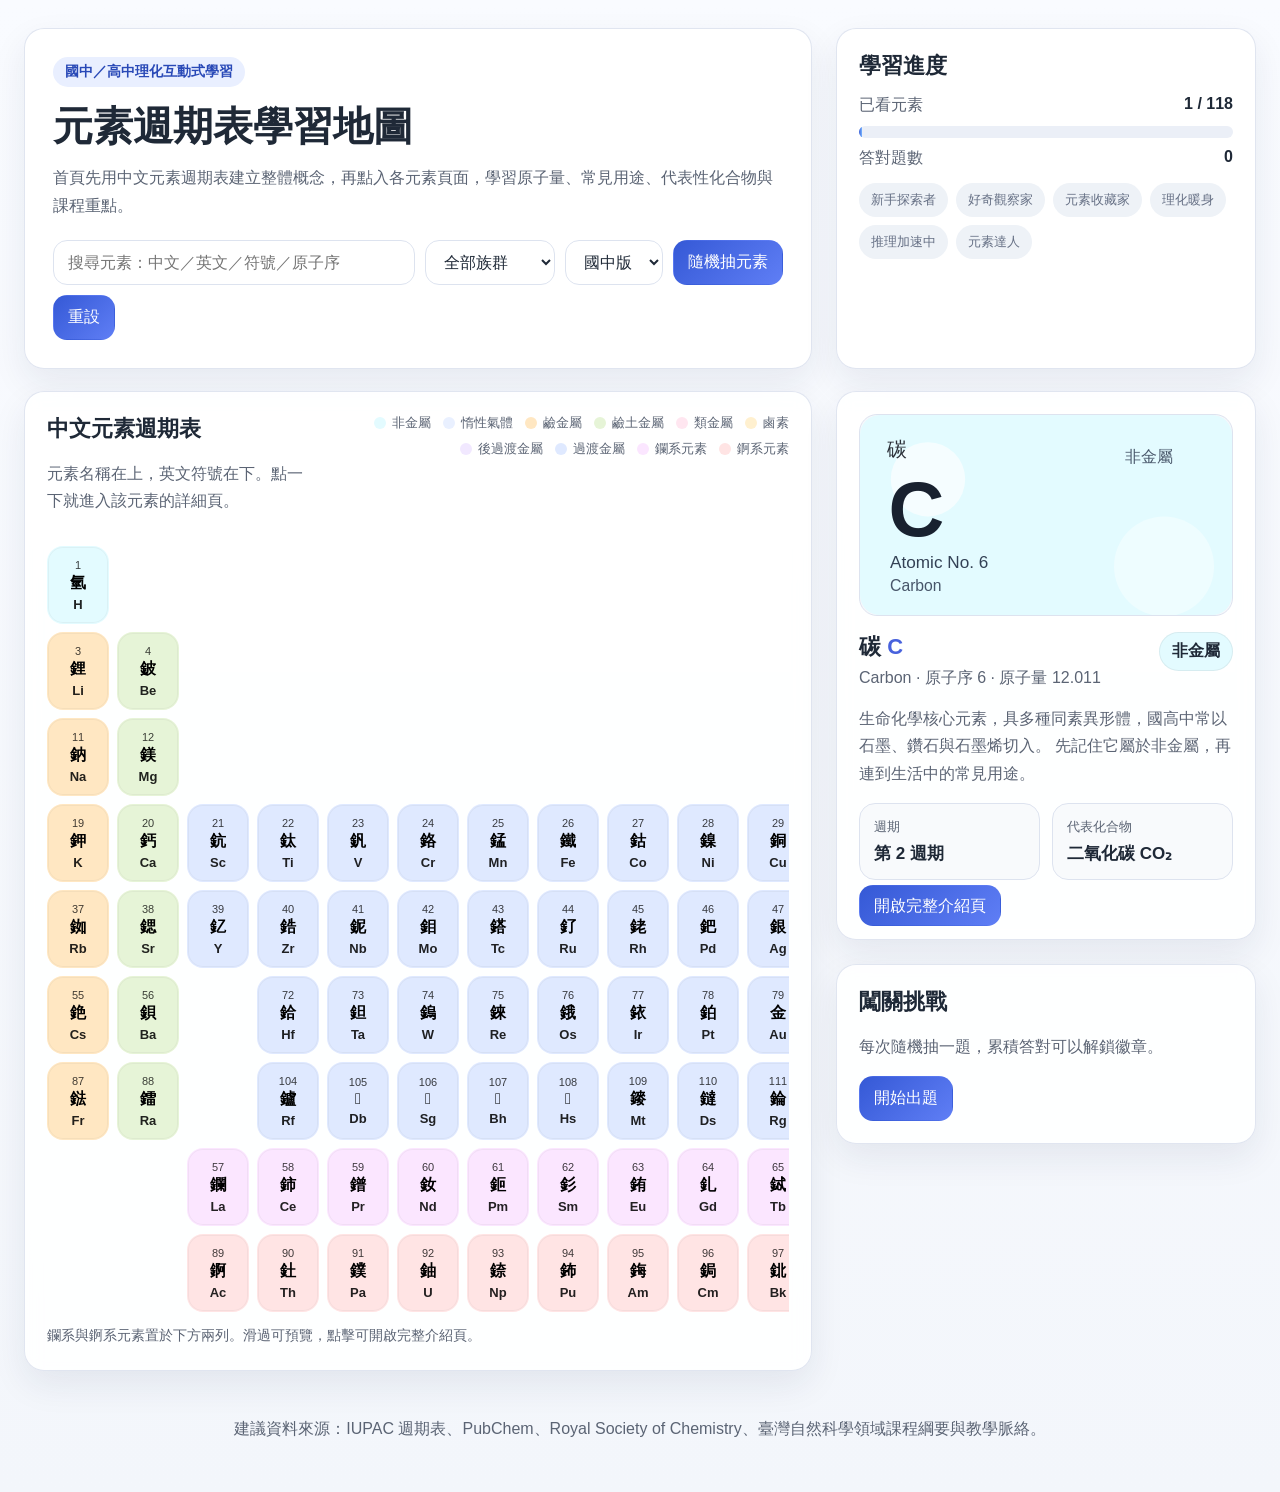
==== index.html @ 511ee98e "Add files via upload" ====
<!DOCTYPE html>
<html lang="zh-Hant">
<head>
  <meta charset="UTF-8">
  <meta name="viewport" content="width=device-width, initial-scale=1.0">
  <title>元素週期表互動式學習｜GitHub Pages</title>
  <link rel="stylesheet" href="style.css">
</head>
<body>
  <header class="hero">
    <div class="hero-copy">
      <div class="hero-kicker">國中／高中理化互動式學習</div>
      <h1>元素週期表學習地圖</h1>
      <p>首頁先用中文元素週期表建立整體概念，再點入各元素頁面，學習原子量、常見用途、代表性化合物與課程重點。</p>
      <div class="toolbar">
        <input id="searchInput" type="search" placeholder="搜尋元素：中文／英文／符號／原子序">
        <select id="familyFilter"><option value="all">全部族群</option></select>
        <select id="modeSwitch" aria-label="學習模式切換">
          <option value="junior">國中版</option>
          <option value="senior">高中版</option>
        </select>
        <button id="randomBtn">隨機抽元素</button>
        <button id="resetBtn">重設</button>
      </div>
    </div>
    <div class="dashboard-card">
      <h2>學習進度</h2>
      <div class="progress-stat"><span>已看元素</span><strong id="viewedCount">0 / 118</strong></div>
      <div class="progress-bar"><span id="viewBar"></span></div>
      <div class="progress-stat"><span>答對題數</span><strong id="quizScore">0</strong></div>
      <div class="badge-wrap" id="badgeWrap"></div>
    </div>
  </header>

  <main class="layout-home">
    <section class="table-panel card">
      <div class="section-head">
        <div>
          <h2>中文元素週期表</h2>
          <p>元素名稱在上，英文符號在下。點一下就進入該元素的詳細頁。</p>
        </div>
        <div class="legend" id="legend"></div>
      </div>
      <div class="mobile-hint">手機版會自動切換成卡片式瀏覽，較容易點選與閱讀。</div>
      <div class="table-wrap">
        <div class="table-grid" id="periodicTable"></div>
      </div>
      <div class="mobile-list" id="mobileElementList"></div>
      <div class="series-note">鑭系與錒系元素置於下方兩列。滑過可預覽，點擊可開啟完整介紹頁。</div>
    </section>

    <aside class="side-panel">
      <section class="card preview-card" id="previewCard">
        <div class="placeholder">
          <div class="placeholder-icon">🧪</div>
          <h2>先選一個元素吧</h2>
          <p>例如：氫、碳、氧、鈉、矽、鐵、銅。</p>
        </div>
      </section>

      <section class="card quiz-card">
        <h2>闖關挑戰</h2>
        <p>每次隨機抽一題，累積答對可以解鎖徽章。</p>
        <button id="quizBtn">開始出題</button>
        <div id="quizArea"></div>
      </section>
    </aside>
  </main>

  <footer class="footer">
    <p>建議資料來源：IUPAC 週期表、PubChem、Royal Society of Chemistry、臺灣自然科學領域課程綱要與教學脈絡。</p>
  </footer>

  <script src="data.js"></script>
  <script src="script.js"></script>
</body>
</html>
---- style.css ----
:root {
  --bg: #f6f8fc;
  --surface: #ffffff;
  --text: #1f2937;
  --muted: #5b6474;
  --line: #dde3ef;
  --shadow: 0 14px 35px rgba(27, 39, 71, 0.08);
  --radius: 20px;
}
* { box-sizing: border-box; }
body {
  margin: 0;
  font-family: "Noto Sans TC", "PingFang TC", "Microsoft JhengHei", sans-serif;
  color: var(--text);
  background: linear-gradient(180deg, #f9fbff 0%, #f3f6fb 100%);
}
a { color: inherit; text-decoration: none; }
button, input, select { font: inherit; }
button { cursor: pointer; }
.hero, .detail-topbar, .detail-page { max-width: 1500px; margin: 0 auto; }
.hero {
  display: grid;
  grid-template-columns: minmax(0, 1.6fr) minmax(280px, 420px);
  gap: 24px;
  padding: 28px 24px 10px;
}
.hero-copy, .dashboard-card, .card {
  background: rgba(255,255,255,0.9);
  backdrop-filter: blur(8px);
  border: 1px solid rgba(221,227,239,0.9);
  border-radius: var(--radius);
  box-shadow: var(--shadow);
}
.hero-copy { padding: 28px; }
.hero-kicker {
  display: inline-block; padding: 6px 12px; border-radius: 999px; background: #e9efff; color: #2949b7; font-weight: 700; font-size: 14px;
}
h1 { margin: 12px 0 10px; font-size: 40px; }
.hero p { margin: 0; color: var(--muted); line-height: 1.75; }
.toolbar {
  margin-top: 20px; display: flex; flex-wrap: wrap; gap: 10px;
}
.toolbar input, .toolbar select, .toolbar button, .mode-btn, .nav-btn, .detail-link, .back-link, #quizBtn {
  border-radius: 14px; border: 1px solid var(--line); background: #fff; color: var(--text); padding: 11px 14px;
}
.toolbar input { min-width: 260px; flex: 1 1 320px; }
.toolbar button, #quizBtn, .detail-link, .nav-btn, .mode-btn.active, .back-link {
  background: linear-gradient(135deg, #3559d6, #5f7ef5);
  color: #fff; border-color: transparent;
}
.dashboard-card { padding: 22px; }
.dashboard-card h2, .card h2 { margin: 0 0 14px; font-size: 22px; }
.progress-stat { display: flex; justify-content: space-between; margin: 10px 0; color: var(--muted); }
.progress-stat strong { color: var(--text); }
.progress-bar { height: 12px; background: #ebeff7; border-radius: 999px; overflow: hidden; }
.progress-bar span { display: block; height: 100%; width: 0; background: linear-gradient(90deg, #3559d6, #7ab7ff); }
.badge-wrap { display: flex; flex-wrap: wrap; gap: 8px; margin-top: 14px; }
.badge { padding: 8px 12px; font-size: 13px; border-radius: 999px; background: #eef2f7; color: #667085; }
.badge.on { background: #dff4e3; color: #1b6f3e; font-weight: 700; }

.layout-home {
  max-width: 1500px; margin: 0 auto; padding: 12px 24px 24px; display: grid; grid-template-columns: minmax(0, 1.7fr) minmax(300px, 420px); gap: 24px;
}
.card { padding: 22px; }
.section-head { display: flex; justify-content: space-between; gap: 16px; align-items: flex-start; }
.section-head p, .series-note, .quiz-card p, .preview-text { color: var(--muted); line-height: 1.7; }
.legend { display: flex; flex-wrap: wrap; gap: 8px 12px; justify-content: flex-end; }
.legend-item { display: inline-flex; align-items: center; gap: 6px; font-size: 13px; color: var(--muted); }
.legend-color { width: 12px; height: 12px; border-radius: 999px; display: inline-block; }
.table-wrap { margin-top: 16px; overflow: auto; }
.table-grid {
  display: grid; grid-template-columns: repeat(18, minmax(62px, 1fr)); gap: 8px; min-width: 1200px;
}
.element, .empty-cell {
  min-height: 78px; border-radius: 16px; border: 1px solid transparent;
}
.element {
  padding: 8px 6px; text-align: center; transition: transform .18s ease, box-shadow .18s ease, opacity .18s ease; box-shadow: inset 0 0 0 1px rgba(0,0,0,0.04);
}
.element:hover { transform: translateY(-3px); box-shadow: 0 12px 22px rgba(30, 41, 59, 0.12); }
.element.hidden { opacity: 0.2; }
.element .number { font-size: 11px; opacity: 0.75; }
.element .name { font-size: 16px; font-weight: 800; margin-top: 2px; }
.element .symbol { font-size: 13px; margin-top: 3px; font-weight: 600; opacity: 0.86; }
.empty-cell { background: transparent; }
.series-note { margin-top: 12px; font-size: 14px; }
.side-panel { display: grid; gap: 24px; align-content: start; }
.placeholder { min-height: 250px; display: grid; place-items: center; text-align: center; color: var(--muted); }
.placeholder-icon { font-size: 46px; }
.preview-media img, .detail-media img { width: 100%; display: block; border-radius: 18px; border: 1px solid var(--line); background: #f6f7fb; }
.preview-head, .detail-title-row { display: flex; justify-content: space-between; gap: 14px; align-items: flex-start; margin-top: 16px; }
.preview-head h2, .detail-title-row h1 { margin: 0; }
.preview-head h2 span, .detail-title-row h1 span { color: #4862dd; }
.preview-head p, .detail-title-row p { color: var(--muted); margin: 6px 0 0; }
.mini-stats { display: grid; grid-template-columns: 1fr 1fr; gap: 12px; margin: 16px 0; }
.mini-stats div, .stat-card { border-radius: 16px; padding: 14px; background: #f8fafc; border: 1px solid var(--line); }
.mini-stats span, .stat-card span { display: block; font-size: 13px; color: var(--muted); }
.mini-stats strong, .stat-card strong { display: block; margin-top: 6px; font-size: 17px; }
.chip { display: inline-flex; align-items: center; border-radius: 999px; padding: 8px 12px; font-weight: 700; border: 1px solid rgba(0,0,0,0.06); }
.quiz-box { margin-top: 14px; padding: 16px; background: #f8fbff; border-radius: 18px; border: 1px solid var(--line); }
.quiz-options { display: grid; gap: 10px; margin-top: 12px; }
.quiz-options button { padding: 12px 14px; border-radius: 14px; border: 1px solid var(--line); background: #fff; text-align: left; }
.quiz-result { margin-top: 12px; font-weight: 700; }
.quiz-result.ok { color: #137a3d; }
.quiz-result.bad { color: #b42318; }
.footer { text-align: center; color: var(--muted); padding: 8px 24px 36px; }

.detail-page-body { min-height: 100vh; }
.detail-topbar { padding: 24px 24px 12px; display: flex; justify-content: space-between; gap: 18px; align-items: center; }
.mode-toggle { display: flex; gap: 10px; }
.mode-btn { color: var(--text); background: #fff; }
.detail-page { padding: 0 24px 28px; }
.detail-hero { display: grid; grid-template-columns: minmax(0, 1.15fr) minmax(300px, 1fr); gap: 24px; }
.detail-main { display: flex; flex-direction: column; justify-content: center; }
.stats-grid { display: grid; grid-template-columns: repeat(2, minmax(0, 1fr)); gap: 14px; margin-top: 18px; }
.detail-grid { display: grid; grid-template-columns: repeat(2, minmax(0, 1fr)); gap: 24px; margin-top: 24px; }
.compound-list { padding-left: 20px; line-height: 1.9; color: var(--muted); }
.nav-card { margin-top: 24px; }
.nav-buttons { display: flex; gap: 12px; flex-wrap: wrap; }

.alkali { background: #ffe7c2; }
.alkaline { background: #e6f4d7; }
.transition { background: #dfe9ff; }
.post { background: #f1e8ff; }
.metalloid { background: #ffe6f0; }
.nonmetal { background: #e3fbff; }
.halogen { background: #fff0cf; }
.noble { background: #e9f0ff; }
.lanthanide { background: #fbe6ff; }
.actinide { background: #ffe4e4; }
.other { background: #ececec; }

@media (max-width: 1180px) {
  .hero, .layout-home, .detail-hero, .detail-grid { grid-template-columns: 1fr; }
}
@media (max-width: 760px) {
  h1 { font-size: 32px; }
  .hero, .layout-home, .detail-topbar, .detail-page { padding-left: 14px; padding-right: 14px; }
  .section-head, .detail-title-row, .detail-topbar { flex-direction: column; }
  .stats-grid, .detail-grid, .mini-stats { grid-template-columns: 1fr; }
  .toolbar { flex-direction: column; }
  .toolbar input { min-width: 0; }
}

.mobile-hint { display:none; margin-top: 10px; color: var(--muted); font-size: 14px; }
.mobile-list { display:none; margin-top: 16px; }
.mobile-grid { display:grid; grid-template-columns: repeat(2, minmax(0,1fr)); gap: 12px; }
.mobile-element {
  border-radius: 18px; padding: 14px; border: 1px solid rgba(0,0,0,0.06);
  box-shadow: inset 0 0 0 1px rgba(255,255,255,0.25);
}
.mobile-element-top { display:flex; justify-content: space-between; gap: 10px; align-items: flex-start; }
.mobile-symbol { font-size: 24px; font-weight: 800; line-height: 1; }
.mobile-name { font-size: 16px; font-weight: 800; margin-top: 6px; }
.mobile-en { font-size: 13px; color: var(--muted); margin-top: 4px; }
.mobile-meta { margin-top: 10px; font-size: 13px; color: #334155; line-height: 1.6; }
.mobile-card-actions { margin-top: 12px; display:flex; gap:8px; flex-wrap:wrap; }
.mobile-card-actions a, .mobile-card-actions button {
  padding: 9px 12px; border-radius: 12px; border: 1px solid var(--line); background:#fff; color: var(--text);
}
.mobile-card-actions a { background: linear-gradient(135deg, #3559d6, #5f7ef5); color:#fff; border-color: transparent; }
.table-panel.compact-mode .table-wrap { display:none; }
.table-panel.compact-mode .mobile-list, .table-panel.compact-mode .mobile-hint { display:block; }
@media (max-width: 760px) {
  body { font-size: 15px; }
  .hero-copy, .dashboard-card, .card { border-radius: 18px; }
  .hero-copy { padding: 20px; }
  h1 { font-size: 28px; line-height: 1.2; }
  .dashboard-card h2, .card h2 { font-size: 20px; }
  .toolbar input, .toolbar select, .toolbar button, #quizBtn { width: 100%; }
  .toolbar { gap: 8px; }
  .card { padding: 18px; }
  .preview-head { flex-direction: column; }
  .preview-media img, .detail-media img { border-radius: 14px; }
  .mobile-grid { grid-template-columns: 1fr; }
  .chip { font-size: 13px; }
  .detail-topbar { align-items: stretch; }
  .mode-toggle { width: 100%; }
  .mode-btn { flex: 1; }
  .nav-buttons { display:grid; grid-template-columns: 1fr; }
  .nav-btn, .back-link { text-align:center; }
}
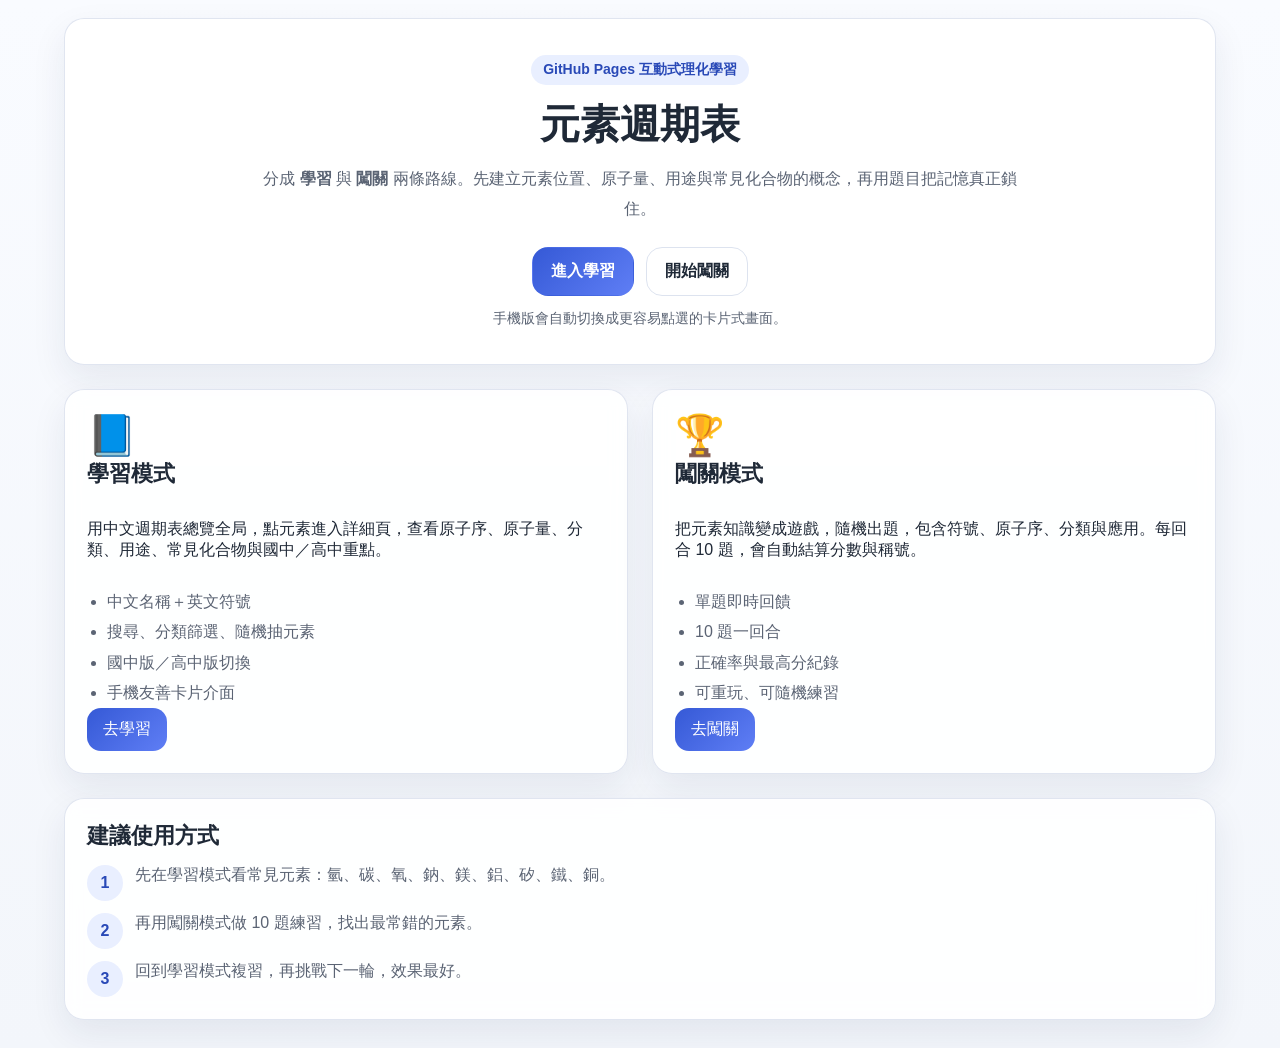
==== commit 75bac7d1: "Add files via upload" ====
--- a/index.html
+++ b/index.html
@@ -3,75 +3,59 @@
 <head>
   <meta charset="UTF-8">
   <meta name="viewport" content="width=device-width, initial-scale=1.0">
-  <title>元素週期表互動式學習｜GitHub Pages</title>
+  <title>元素週期表互動式學習</title>
   <link rel="stylesheet" href="style.css">
 </head>
-<body>
-  <header class="hero">
-    <div class="hero-copy">
-      <div class="hero-kicker">國中／高中理化互動式學習</div>
-      <h1>元素週期表學習地圖</h1>
-      <p>首頁先用中文元素週期表建立整體概念，再點入各元素頁面，學習原子量、常見用途、代表性化合物與課程重點。</p>
-      <div class="toolbar">
-        <input id="searchInput" type="search" placeholder="搜尋元素：中文／英文／符號／原子序">
-        <select id="familyFilter"><option value="all">全部族群</option></select>
-        <select id="modeSwitch" aria-label="學習模式切換">
-          <option value="junior">國中版</option>
-          <option value="senior">高中版</option>
-        </select>
-        <button id="randomBtn">隨機抽元素</button>
-        <button id="resetBtn">重設</button>
+<body class="landing-body">
+  <main class="landing-shell">
+    <section class="landing-hero card">
+      <div class="hero-kicker">GitHub Pages 互動式理化學習</div>
+      <h1>元素週期表</h1>
+      <p class="landing-lead">分成 <strong>學習</strong> 與 <strong>闖關</strong> 兩條路線。先建立元素位置、原子量、用途與常見化合物的概念，再用題目把記憶真正鎖住。</p>
+      <div class="landing-actions">
+        <a class="landing-main-btn" href="study.html">進入學習</a>
+        <a class="landing-sub-btn" href="challenge.html">開始闖關</a>
       </div>
-    </div>
-    <div class="dashboard-card">
-      <h2>學習進度</h2>
-      <div class="progress-stat"><span>已看元素</span><strong id="viewedCount">0 / 118</strong></div>
-      <div class="progress-bar"><span id="viewBar"></span></div>
-      <div class="progress-stat"><span>答對題數</span><strong id="quizScore">0</strong></div>
-      <div class="badge-wrap" id="badgeWrap"></div>
-    </div>
-  </header>
-
-  <main class="layout-home">
-    <section class="table-panel card">
-      <div class="section-head">
-        <div>
-          <h2>中文元素週期表</h2>
-          <p>元素名稱在上，英文符號在下。點一下就進入該元素的詳細頁。</p>
-        </div>
-        <div class="legend" id="legend"></div>
-      </div>
-      <div class="mobile-hint">手機版會自動切換成卡片式瀏覽，較容易點選與閱讀。</div>
-      <div class="table-wrap">
-        <div class="table-grid" id="periodicTable"></div>
-      </div>
-      <div class="mobile-list" id="mobileElementList"></div>
-      <div class="series-note">鑭系與錒系元素置於下方兩列。滑過可預覽，點擊可開啟完整介紹頁。</div>
+      <div class="landing-note">手機版會自動切換成更容易點選的卡片式畫面。</div>
     </section>
 
-    <aside class="side-panel">
-      <section class="card preview-card" id="previewCard">
-        <div class="placeholder">
-          <div class="placeholder-icon">🧪</div>
-          <h2>先選一個元素吧</h2>
-          <p>例如：氫、碳、氧、鈉、矽、鐵、銅。</p>
-        </div>
-      </section>
+    <section class="landing-grid">
+      <article class="mode-card card">
+        <div class="mode-icon">📘</div>
+        <h2>學習模式</h2>
+        <p>用中文週期表總覽全局，點元素進入詳細頁，查看原子序、原子量、分類、用途、常見化合物與國中／高中重點。</p>
+        <ul class="feature-list">
+          <li>中文名稱＋英文符號</li>
+          <li>搜尋、分類篩選、隨機抽元素</li>
+          <li>國中版／高中版切換</li>
+          <li>手機友善卡片介面</li>
+        </ul>
+        <a class="mode-link" href="study.html">去學習</a>
+      </article>
 
-      <section class="card quiz-card">
-        <h2>闖關挑戰</h2>
-        <p>每次隨機抽一題，累積答對可以解鎖徽章。</p>
-        <button id="quizBtn">開始出題</button>
-        <div id="quizArea"></div>
-      </section>
-    </aside>
+      <article class="mode-card card">
+        <div class="mode-icon">🏆</div>
+        <h2>闖關模式</h2>
+        <p>把元素知識變成遊戲，隨機出題，包含符號、原子序、分類與應用。每回合 10 題，會自動結算分數與稱號。</p>
+        <ul class="feature-list">
+          <li>單題即時回饋</li>
+          <li>10 題一回合</li>
+          <li>正確率與最高分紀錄</li>
+          <li>可重玩、可隨機練習</li>
+        </ul>
+        <a class="mode-link" href="challenge.html">去闖關</a>
+      </article>
+    </section>
+
+    <section class="landing-footer card">
+      <h2>建議使用方式</h2>
+      <div class="landing-steps">
+        <div><strong>1</strong><span>先在學習模式看常見元素：氫、碳、氧、鈉、鎂、鋁、矽、鐵、銅。</span></div>
+        <div><strong>2</strong><span>再用闖關模式做 10 題練習，找出最常錯的元素。</span></div>
+        <div><strong>3</strong><span>回到學習模式複習，再挑戰下一輪，效果最好。</span></div>
+      </div>
+    </section>
   </main>
-
-  <footer class="footer">
-    <p>建議資料來源：IUPAC 週期表、PubChem、Royal Society of Chemistry、臺灣自然科學領域課程綱要與教學脈絡。</p>
-  </footer>
-
   <script src="data.js"></script>
-  <script src="script.js"></script>
 </body>
 </html>
--- a/style.css
+++ b/style.css
@@ -181,3 +181,63 @@
   .nav-buttons { display:grid; grid-template-columns: 1fr; }
   .nav-btn, .back-link { text-align:center; }
 }
+
+
+/* dual-mode additions */
+.app-nav{
+  max-width: 1500px; margin: 0 auto; padding: 14px 24px 0; display:flex; gap:10px; flex-wrap:wrap;
+}
+.nav-pill{
+  border-radius: 999px; padding: 10px 16px; border:1px solid var(--line); background: rgba(255,255,255,0.88); color: var(--text);
+  box-shadow: var(--shadow);
+}
+.nav-pill.active{ background: linear-gradient(135deg, #3559d6, #5f7ef5); color:#fff; border-color:transparent; }
+
+.landing-shell, .challenge-shell{ max-width: 1200px; margin: 0 auto; padding: 18px 24px 28px; }
+.landing-hero{ text-align:center; padding: 36px 26px; }
+.landing-lead{ max-width: 760px; margin: 12px auto 0; line-height: 1.9; color: var(--muted); }
+.landing-actions{ margin-top: 22px; display:flex; justify-content:center; gap:12px; flex-wrap:wrap; }
+.landing-main-btn, .landing-sub-btn, .soft-btn{
+  border:1px solid transparent; border-radius: 16px; padding: 13px 18px; font-weight:700;
+}
+.landing-main-btn{ background: linear-gradient(135deg, #3559d6, #5f7ef5); color:#fff; }
+.landing-sub-btn{ background:#fff; border-color: var(--line); color: var(--text); }
+.soft-btn{ background:#f7f9fc; border-color: var(--line); color: var(--text); }
+.landing-note{ margin-top: 14px; color: var(--muted); font-size: 14px; }
+.landing-grid{ display:grid; grid-template-columns: repeat(2,minmax(0,1fr)); gap:24px; margin-top: 24px; }
+.mode-card{ display:flex; flex-direction:column; }
+.mode-icon{ font-size: 40px; }
+.feature-list{ margin: 10px 0 0; padding-left: 20px; color: var(--muted); line-height: 1.9; }
+.mode-link{
+  margin-top:auto; align-self:flex-start; border-radius: 14px; padding: 11px 16px; background: linear-gradient(135deg, #3559d6, #5f7ef5); color:#fff;
+}
+.landing-footer{ margin-top:24px; }
+.landing-steps{ display:grid; gap:12px; }
+.landing-steps div{ display:grid; grid-template-columns: 36px 1fr; gap:12px; align-items:start; color: var(--muted); }
+.landing-steps strong{
+  width:36px; height:36px; display:grid; place-items:center; border-radius:999px; background:#e9efff; color:#2949b7;
+}
+.challenge-layout{ display:grid; grid-template-columns: minmax(0,1.5fr) 340px; gap:24px; margin-top: 24px; }
+.challenge-controls{ display:flex; gap:10px; flex-wrap:wrap; margin-bottom: 18px; }
+.challenge-area{ min-height: 360px; display:grid; }
+.challenge-question h2{ line-height:1.6; margin-top: 6px; }
+.question-kicker{ display:inline-block; padding:6px 10px; border-radius:999px; background:#eef2ff; color:#3559d6; font-weight:700; font-size:13px; }
+.challenge-options button:disabled{ opacity:.85; cursor:default; }
+.challenge-tip{ margin-top:18px; padding:16px; border-radius:18px; background:#f8fafc; border:1px solid var(--line); }
+.challenge-tip h3{ margin:0 0 8px; }
+.title-wall{ display:flex; flex-wrap:wrap; gap:8px; }
+.result-panel{ display:grid; place-items:center; text-align:center; align-content:center; }
+.result-emoji{ font-size:54px; }
+.next-question-btn{ margin-top: 12px; }
+
+.detail-nav-pack{ display:flex; gap:10px; flex-wrap:wrap; align-items:center; }
+
+@media (max-width: 980px){
+  .landing-grid, .challenge-layout{ grid-template-columns: 1fr; }
+}
+@media (max-width: 760px){
+  .app-nav, .landing-shell, .challenge-shell{ padding-left:14px; padding-right:14px; }
+  .landing-hero{ padding: 24px 16px; }
+  .landing-actions, .challenge-controls{ flex-direction:column; }
+  .landing-main-btn, .landing-sub-btn, .soft-btn, .mode-link{ width:100%; text-align:center; }
+}
